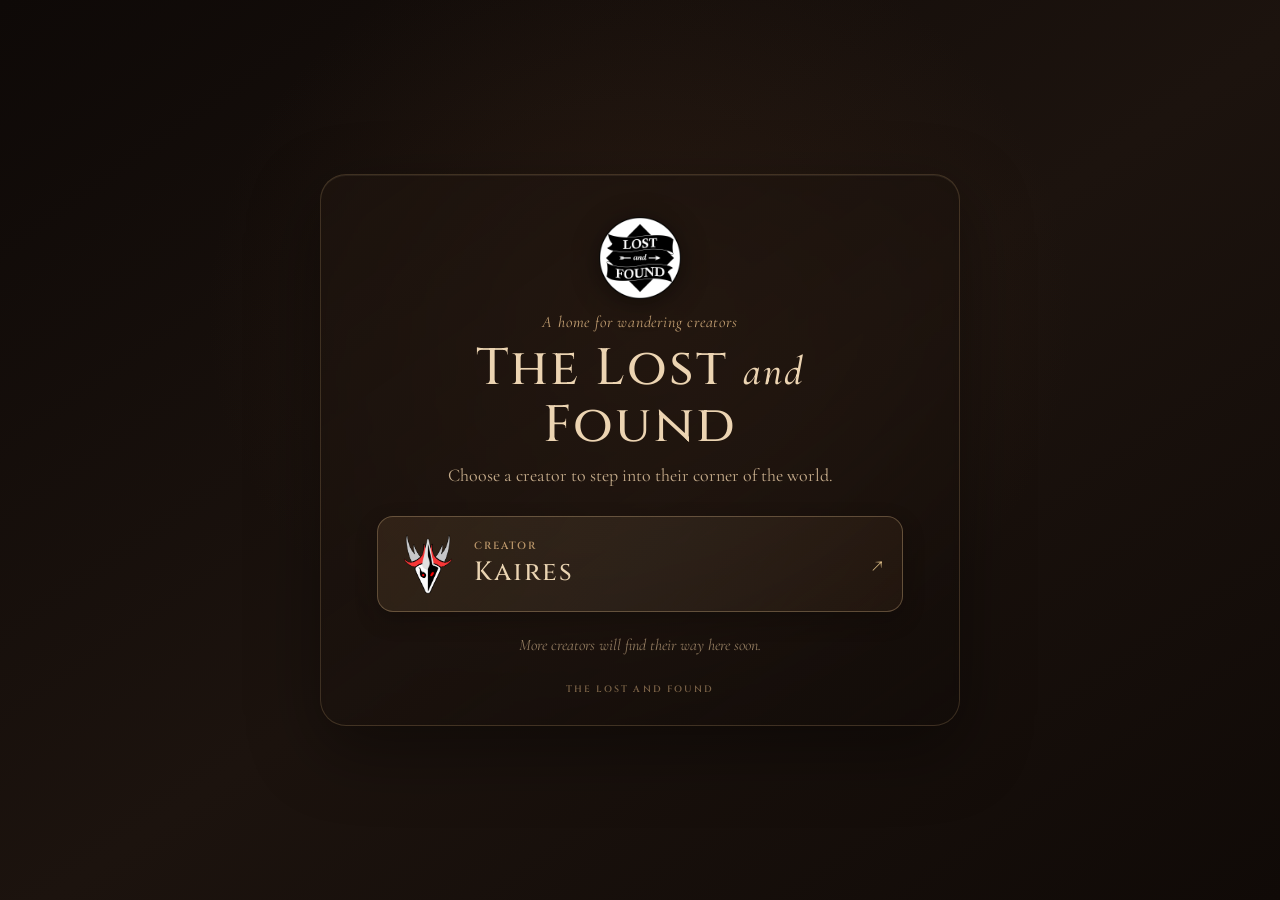
==== Lost-n-Found-landingpage/index.html @ dcff1c29 "upload 1" ====
<!doctype html>
<html lang="en">
<head>
  <meta charset="utf-8">
  <meta name="viewport" content="width=device-width, initial-scale=1">
  <meta name="theme-color" content="#17110d">
  <meta name="description" content="The Lost and Found — a home for independent creators and their worlds.">
  <title>The Lost and Found</title>
  <link rel="preconnect" href="https://fonts.googleapis.com">
  <link rel="preconnect" href="https://fonts.gstatic.com" crossorigin>
  <link href="https://fonts.googleapis.com/css2?family=Cinzel:wght@500;600;700&family=Cormorant+Garamond:wght@400;500;600;700&display=swap" rel="stylesheet">
  <link rel="stylesheet" href="hub.css">
</head>
<body>
  <main class="hub">
    <header class="hub-heading">
      <img class="hub-badge" src="assets/LF-Badge.png" alt="The Lost and Found emblem">
      <p class="eyebrow">A home for wandering creators</p>
      <h1>The Lost <em>and</em> Found</h1>
      <p class="intro">Choose a creator to step into their corner of the world.</p>
    </header>
    <section class="creator-list" aria-label="Creators">
      <a class="creator-card" href="Kaires/" aria-label="Visit Kaires">
        <img src="Kaires/assets/kaires-logo.png" alt="">
        <span><small>Creator</small><strong>Kaires</strong></span>
        <span class="visit" aria-hidden="true">↗</span>
      </a>
      <p class="coming">More creators will find their way here soon.</p>
    </section>
    <footer>THE LOST AND FOUND</footer>
  </main>
</body>
</html>
---- Lost-n-Found-landingpage/hub.css ----
*{box-sizing:border-box}html{min-height:100%;background:#120d09}body{margin:0;min-height:100vh;display:grid;place-items:center;padding:36px 18px;color:#ead4b2;background:radial-gradient(ellipse at 50% 35%,rgba(96,61,37,.23),transparent 48%),linear-gradient(145deg,#0e0907,#1c130e 52%,#100a07);font-family:"Cormorant Garamond",Georgia,serif}.hub{width:min(640px,100%);padding:42px clamp(22px,6vw,56px) 30px;border:1px solid rgba(220,181,126,.2);border-radius:26px;background:linear-gradient(145deg,rgba(31,21,15,.58),rgba(12,8,6,.28));box-shadow:0 24px 70px rgba(0,0,0,.38),inset 0 1px rgba(255,232,199,.07);text-align:center;backdrop-filter:blur(3px)}.hub-badge{width:82px;height:82px;object-fit:contain;filter:drop-shadow(0 4px 14px rgba(0,0,0,.45));margin-bottom:8px}.eyebrow{margin:0;color:#c4a073;font-size:1rem;font-style:italic;letter-spacing:.05em}.hub h1{margin:8px 0 10px;color:#ecd4b2;font:500 clamp(2.1rem,7vw,3.2rem)/1.12 "Cinzel",Georgia,serif;letter-spacing:.04em}.hub h1 em{font:italic 500 .8em "Cormorant Garamond",Georgia,serif}.intro{margin:0 auto 30px;color:#c7ad8c;font-size:1.12rem}.creator-list{display:grid;gap:14px}.creator-card{min-height:96px;padding:13px 20px;display:grid;grid-template-columns:62px 1fr 34px;align-items:center;gap:14px;border:1px solid rgba(222,187,139,.32);border-radius:16px;background:linear-gradient(120deg,rgba(178,132,81,.14),rgba(234,207,164,.08),rgba(113,74,42,.13));color:#ead4b2;text-align:left;text-decoration:none;box-shadow:0 8px 22px rgba(0,0,0,.24);transition:transform .22s ease,border-color .22s ease,box-shadow .22s ease}.creator-card:hover,.creator-card:focus-visible{transform:translateY(-3px);border-color:rgba(235,194,134,.75);box-shadow:0 12px 30px rgba(0,0,0,.35),0 0 16px rgba(214,165,101,.16);outline:none}.creator-card img{width:60px;height:60px;object-fit:contain}.creator-card span:nth-child(2){display:grid;gap:1px}.creator-card small{color:#b89468;font:600 .65rem "Cinzel",Georgia,serif;letter-spacing:.16em;text-transform:uppercase}.creator-card strong{font:500 1.65rem "Cinzel",Georgia,serif;letter-spacing:.07em}.visit{justify-self:end;color:#d6b783;font-size:1.35rem}.coming{margin:9px 0 0;color:rgba(204,174,136,.68);font-size:1rem;font-style:italic}footer{margin-top:28px;color:rgba(196,160,115,.58);font:600 .58rem "Cinzel",Georgia,serif;letter-spacing:.22em}@media(max-width:520px){.hub{padding:32px 20px 25px;border-radius:21px}.hub-badge{width:70px;height:70px}.creator-card{min-height:84px;padding:11px 14px;grid-template-columns:52px 1fr 28px}.creator-card img{width:50px;height:50px}.creator-card strong{font-size:1.4rem}}@media(prefers-reduced-motion:reduce){*,*:before,*:after{transition-duration:.01ms!important;scroll-behavior:auto!important}}
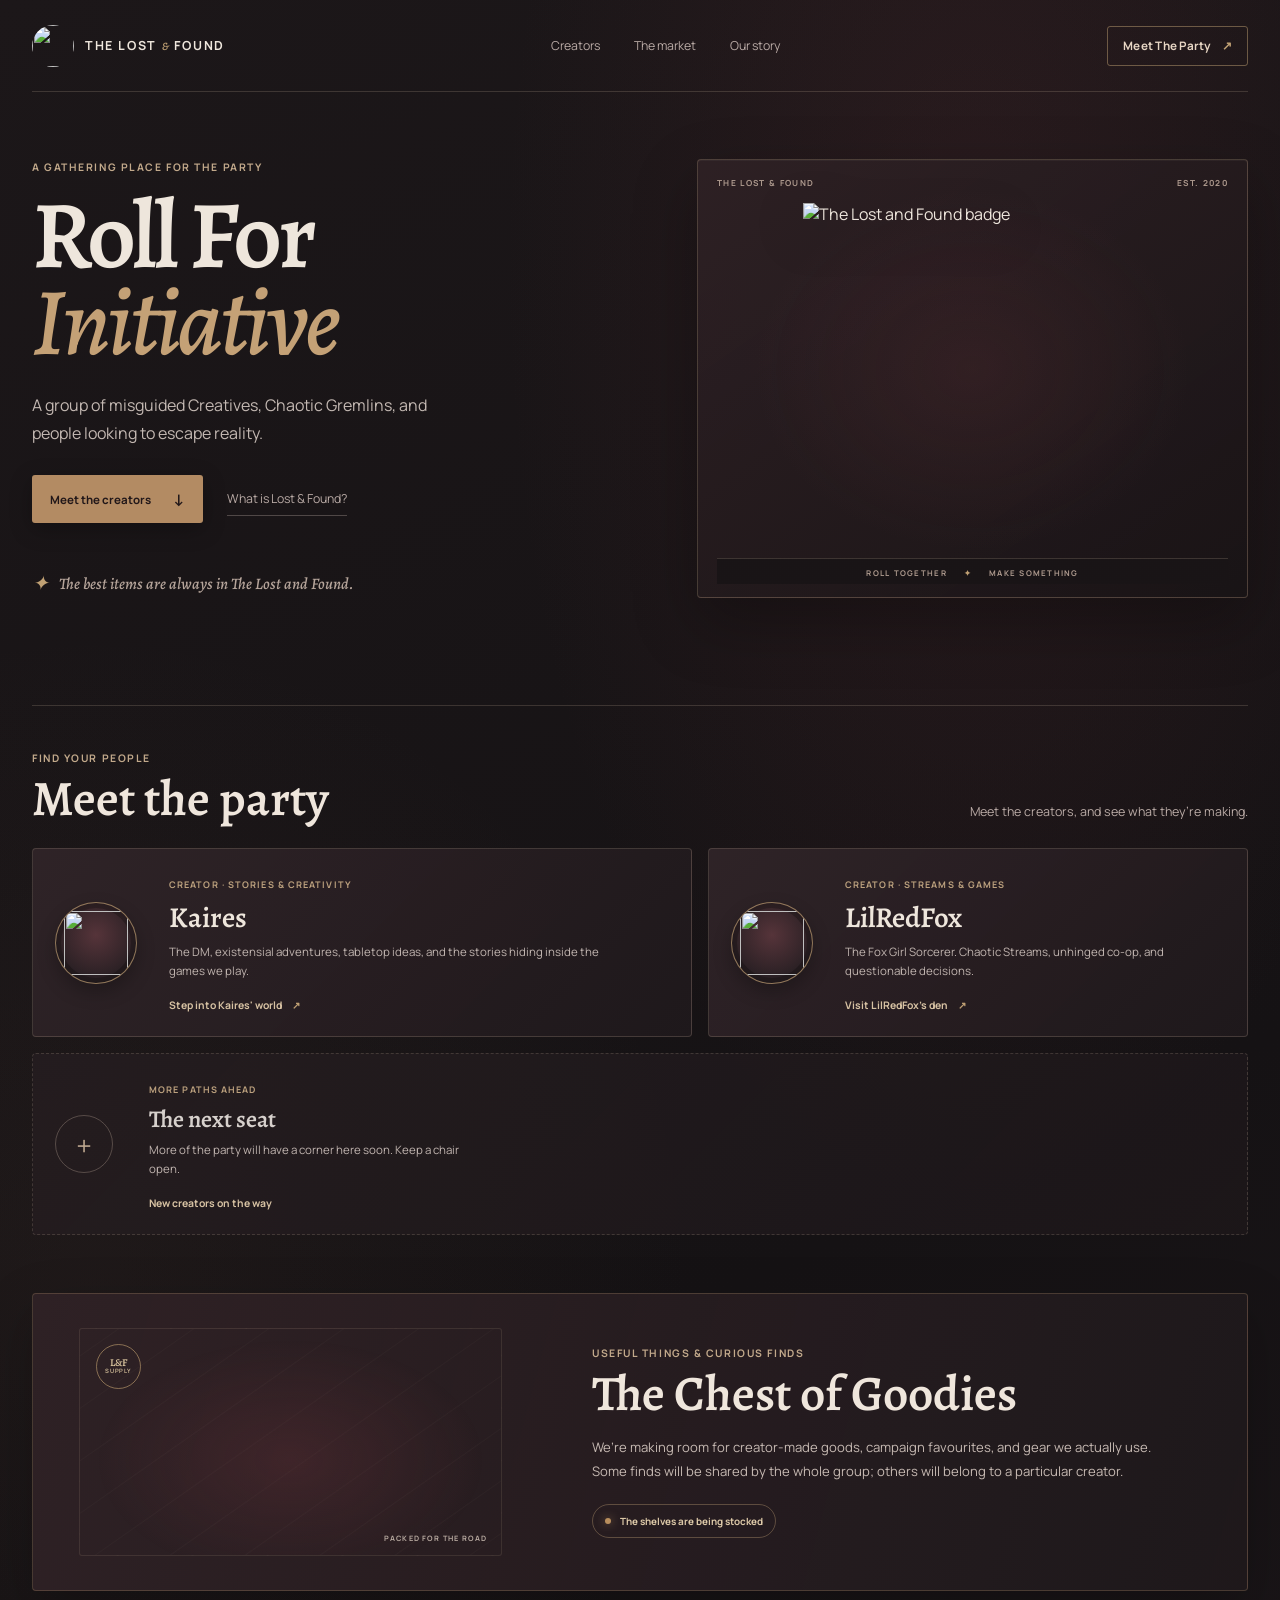
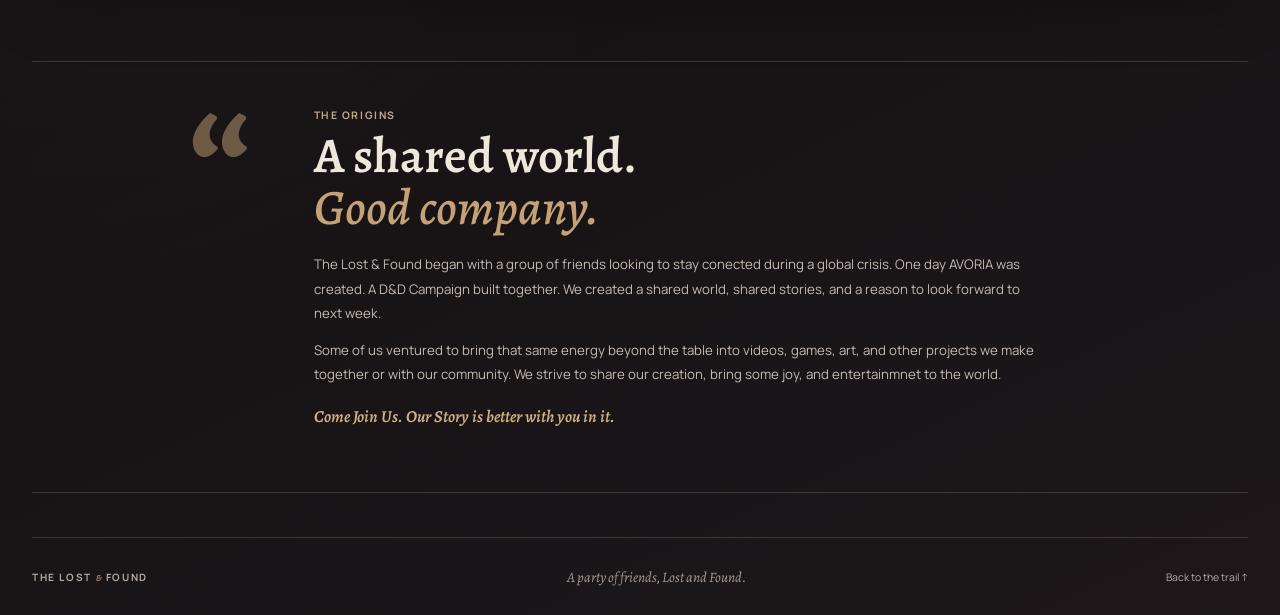
==== commit ce4fb4af: "Copy Update and New Chair" ====
--- a/Lost-n-Found-landingpage/index.html
+++ b/Lost-n-Found-landingpage/index.html
@@ -3,31 +3,85 @@
 <head>
   <meta charset="utf-8">
   <meta name="viewport" content="width=device-width, initial-scale=1">
-  <meta name="theme-color" content="#17110d">
-  <meta name="description" content="The Lost and Found — a home for independent creators and their worlds.">
-  <title>The Lost and Found</title>
+  <meta name="theme-color" content="#191416">
+  <meta name="description" content="The Lost and Found is a home for friends, creators, shared adventures, and the things we make along the way.">
+  <title>The Lost and Found — A home for the party</title>
   <link rel="preconnect" href="https://fonts.googleapis.com">
   <link rel="preconnect" href="https://fonts.gstatic.com" crossorigin>
-  <link href="https://fonts.googleapis.com/css2?family=Cinzel:wght@500;600;700&family=Cormorant+Garamond:wght@400;500;600;700&display=swap" rel="stylesheet">
-  <link rel="stylesheet" href="hub.css">
+  <link href="https://fonts.googleapis.com/css2?family=Alegreya:wght@500;600;700&family=Manrope:wght@400;500;600;700&display=swap" rel="stylesheet">
+  <link rel="stylesheet" href="styles.css">
 </head>
 <body>
-  <main class="hub">
-    <header class="hub-heading">
-      <img class="hub-badge" src="assets/LF-Badge.png" alt="The Lost and Found emblem">
-      <p class="eyebrow">A home for wandering creators</p>
-      <h1>The Lost <em>and</em> Found</h1>
-      <p class="intro">Choose a creator to step into their corner of the world.</p>
-    </header>
-    <section class="creator-list" aria-label="Creators">
-      <a class="creator-card" href="Kaires/" aria-label="Visit Kaires">
-        <img src="Kaires/assets/kaires-logo.png" alt="">
-        <span><small>Creator</small><strong>Kaires</strong></span>
-        <span class="visit" aria-hidden="true">↗</span>
-      </a>
-      <p class="coming">More creators will find their way here soon.</p>
+  <header class="site-header">
+    <a class="brand" href="#top" aria-label="The Lost and Found home">
+      <img src="assets/lost-and-found-badge.png" alt="">
+      <span>THE LOST <i>&amp;</i> FOUND</span>
+    </a>
+    <nav aria-label="Main navigation">
+      <a href="#creators">Creators</a>
+      <a href="#market">The market</a>
+      <a href="#about">Our story</a>
+    </nav>
+    <a class="header-cta" href="#creators">Meet The Party <span aria-hidden="true">↗</span></a>
+  </header>
+
+  <main id="top">
+    <section class="hero" aria-labelledby="hero-title">
+      <div class="hero-copy">
+        <p class="eyebrow">A gathering place for the party</p>
+        <h1 id="hero-title">Roll For<br><em>Initiative</em></h1>
+        <p class="hero-intro">A group of misguided Creatives, Chaotic Gremlins, and people looking to escape reality.</p>
+        <div class="hero-actions">
+          <a class="button button-primary" href="#creators">Meet the creators <span aria-hidden="true">↓</span></a>
+          <a class="text-link" href="#about">What is Lost &amp; Found?</a>
+        </div>
+        <div class="hero-note"><span class="note-mark">✦</span><span>The best items are always in The Lost and Found.</span></div>
+      </div>
+      <div class="emblem-panel" aria-label="The Lost and Found emblem">
+        <div class="emblem-topline"><span>THE LOST &amp; FOUND</span><span>EST. 2020</span></div>
+        <div class="emblem-setting">
+          <img class="guild-logo" src="assets/lost-and-found-badge.png" alt="The Lost and Found badge">
+        </div>
+        <div class="emblem-caption"><span>ROLL TOGETHER</span><span aria-hidden="true">✦</span><span>MAKE SOMETHING</span></div>
+      </div>
     </section>
-    <footer>THE LOST AND FOUND</footer>
+
+    <section class="creators section-block" id="creators" aria-labelledby="creators-title">
+      <div class="section-heading">
+        <div><p class="eyebrow">Find your people</p><h2 id="creators-title">Meet the party</h2></div>
+        <p>Meet the creators, and see what they’re making.</p>
+      </div>
+      <div class="creator-grid">
+        <a class="creator-card kaires-card" href="/Kaires/">
+          <div class="creator-avatar" aria-hidden="true"><img src="assets/kaires-logo.png" alt=""></div>
+          <div class="creator-copy"><span class="card-kicker">Creator · Stories &amp; Creativity</span><h3>Kaires</h3><p>The DM, existensial adventures, tabletop ideas, and the stories hiding inside the games we play.</p><span class="card-link">Step into Kaires' world <b aria-hidden="true">↗</b></span></div>
+        </a>
+        <a class="creator-card lilredfox-card" href="/LilRedFox/">
+          <div class="creator-avatar" aria-hidden="true"><img src="assets/lilredfox-happy.webp" alt=""></div>
+          <div class="creator-copy"><span class="card-kicker">Creator · Streams &amp; Games</span><h3>LilRedFox</h3><p>The Fox Girl Sorcerer. Chaotic Streams, unhinged co-op, and questionable decisions.</p><span class="card-link">Visit LilRedFox's den <b aria-hidden="true">↗</b></span></div>
+        </a>
+        <div class="creator-card soon-card" aria-label="More creators joining soon">
+          <div class="soon-symbol" aria-hidden="true">＋</div>
+          <div class="creator-copy"><span class="card-kicker">More paths ahead</span><h3>The next seat</h3><p>More of the party will have a corner here soon. Keep a chair open.</p><span class="card-link">New creators on the way</span></div>
+        </div>
+      </div>
+    </section>
+
+    <section class="market section-block" id="market" aria-labelledby="market-title">
+      <div class="market-art" aria-hidden="true">
+        <div class="market-stamp">L&amp;F<br><small>SUPPLY</small></div>
+        <img class="market-chest" src="assets/fantasy-chest.png" alt="">
+        <span class="market-art-caption">PACKED FOR THE ROAD</span>
+      </div>
+      <div class="market-copy"><p class="eyebrow">Useful things &amp; curious finds</p><h2 id="market-title">The Chest of Goodies</h2><p>We’re making room for creator-made goods, campaign favourites, and gear we actually use. Some finds will be shared by the whole group; others will belong to a particular creator.</p><span class="coming-pill"><span></span> The shelves are being stocked</span></div>
+    </section>
+
+    <section class="about section-block" id="about" aria-labelledby="about-title">
+      <div class="about-mark" aria-hidden="true">“</div>
+      <div class="about-copy"><p class="eyebrow">The origins</p><h2 id="about-title">A shared world.<br><em>Good company.</em></h2><p>The Lost &amp; Found began with a group of friends looking to stay conected during a global crisis. One day AVORIA was created. A D&amp;D Campaign built together. We created a shared world, shared stories, and a reason to look forward to next week.</p><p>Some of us ventured to bring that same energy beyond the table into videos, games, art, and other projects we make together or with our community. We strive to share our creation, bring some joy, and entertainmnet to the world.</p><p class="about-signoff">Come Join Us. Our Story is better with you in it.</p></div>
+    </section>
   </main>
+
+  <footer class="site-footer"><a class="footer-brand" href="#top">THE LOST <i>&amp;</i> FOUND</a><span>A party of friends, Lost and Found.</span><a href="#top" class="back-top">Back to the trail ↑</a></footer>
 </body>
 </html>
--- a/Lost-n-Found-landingpage/styles.css
+++ b/Lost-n-Found-landingpage/styles.css
@@ -0,0 +1,27 @@
+:root{color-scheme:dark;--ink:#171315;--ink-soft:#211a1d;--panel:#241c20;--panel-hi:#302328;--cream:#eee6dc;--muted:#b9aaa5;--brass:#c1a174;--wine:#713940;--line:rgba(220,199,174,.18);--serif:"Alegreya",Georgia,serif;--sans:"Manrope",Arial,sans-serif}
+*{box-sizing:border-box}html{scroll-behavior:smooth;scroll-padding-top:90px;background:var(--ink)}body{margin:0;min-height:100vh;color:var(--cream);font-family:var(--sans);background:radial-gradient(ellipse at 76% 12%,rgba(111,52,59,.19),transparent 34%),radial-gradient(ellipse at 7% 58%,rgba(116,84,67,.09),transparent 36%),linear-gradient(155deg,#1c1719 0%,#151214 58%,#1d171a 100%)}a{color:inherit}.site-header{position:relative;z-index:2;width:min(1240px,calc(100% - 64px));height:92px;margin:auto;display:flex;align-items:center;justify-content:space-between;border-bottom:1px solid var(--line)}.brand{display:inline-flex;align-items:center;gap:11px;text-decoration:none;font:700 .78rem var(--sans);letter-spacing:.13em}.brand img{width:42px;height:42px;border-radius:50%;object-fit:cover}.brand i,.footer-brand i{color:var(--brass);font:italic 600 .9em var(--serif)}nav{display:flex;gap:34px}nav a,.text-link,.back-top{color:var(--muted);font-size:.77rem;text-decoration:none;transition:color .2s}nav a:hover,.text-link:hover,.back-top:hover{color:var(--cream)}.header-cta{padding:11px 15px;border:1px solid rgba(193,161,116,.48);border-radius:3px;color:#e7d6c4;text-decoration:none;font-size:.73rem;font-weight:700;letter-spacing:.02em;transition:background .2s,border-color .2s}.header-cta span{padding-left:8px;color:var(--brass)}.header-cta:hover{background:rgba(193,161,116,.12);border-color:var(--brass)}main{width:min(1240px,calc(100% - 64px));margin:auto}.hero{min-height:585px;display:grid;grid-template-columns:1fr .95fr;align-items:center;gap:7%;padding:62px 0 74px}.hero-copy{max-width:555px}.eyebrow{display:flex;align-items:center;gap:10px;margin:0 0 17px;color:#c2a98b;font-size:.65rem;font-weight:700;letter-spacing:.15em;text-transform:uppercase}.eyebrow>span{width:24px;height:1px;background:var(--brass)}h1,h2,h3,p{margin-top:0}.hero h1{margin:0;color:var(--cream);font:600 clamp(3.8rem,7.5vw,6.7rem)/.91 var(--serif);letter-spacing:-.035em}.hero h1 em,.about h2 em{color:#c4a176;font-weight:500}.hero-intro{max-width:430px;margin:25px 0 27px;color:#c3b8b2;font-size:1rem;line-height:1.8}.hero-actions{display:flex;align-items:center;gap:24px}.button{display:inline-flex;align-items:center;gap:22px;padding:13px 18px;border-radius:3px;text-decoration:none;font-size:.72rem;font-weight:700}.button-primary{background:#b38b63;color:#211719;box-shadow:0 6px 22px rgba(0,0,0,.28);transition:transform .2s,background .2s}.button-primary:hover{transform:translateY(-2px);background:#d0ad82}.button-primary span{font-size:1rem}.text-link{border-bottom:1px solid rgba(185,170,165,.34);padding:8px 0}.hero-note{display:flex;align-items:center;gap:10px;margin-top:47px;color:#b6a59b;font:italic 500 1rem var(--serif)}.note-mark{color:var(--brass);font-size:1.25rem}.window-panel{position:relative;overflow:hidden;min-height:430px;padding:17px 19px 13px;border:1px solid rgba(208,180,145,.25);border-radius:4px;background:linear-gradient(145deg,rgba(48,34,38,.86),rgba(25,20,22,.94));box-shadow:0 24px 64px rgba(0,0,0,.28),inset 0 1px rgba(255,238,218,.04)}.window-panel:before,.window-panel:after{content:"";position:absolute;inset:10px;border:1px solid rgba(193,161,116,.12);pointer-events:none}.window-panel:after{inset:17px;border-color:rgba(193,161,116,.07)}.window-topline,.window-caption{position:relative;z-index:1;display:flex;justify-content:space-between;color:#ae9a8e;font-size:.52rem;font-weight:700;letter-spacing:.16em}.gothic-window{position:relative;display:block;width:100%;height:350px;margin:5px auto 0}.window-glow{fill:url(#glow)}.arch-outer,.arch-inner{fill:#21191d;stroke:#ae8b68;stroke-width:2}.arch-inner{fill:url(#glass);stroke:#886b59;stroke-width:1.2}.glass-pane{fill:rgba(89,43,51,.18);stroke:rgba(207,178,142,.28);stroke-width:1}.lead-line{fill:none;stroke:#ae9272;stroke-width:1.35;opacity:.62}.sigil-halo{fill:url(#glow)}.sigil-ring{fill:rgba(26,19,22,.56);stroke:#c0a071;stroke-width:1.5}.sigil-die{fill:rgba(87,42,48,.38);stroke:#e1c69c;stroke-width:2;stroke-linejoin:round}.sigil-facets{fill:none;stroke:#c8a875;stroke-width:1.1;stroke-linejoin:round}.sigil-star{fill:#d4b17c;opacity:.92}.window-rivet{fill:#d3b17e}.window-flourish{fill:none;stroke:#b0926e;stroke-width:1.4;opacity:.74}.window-caption{justify-content:center;gap:17px;padding-top:8px;border-top:1px solid var(--line);font-size:.49rem}.window-caption span:nth-child(2){color:var(--brass)}.section-block{margin-top:28px}.creators{padding:45px 0 58px;border-top:1px solid var(--line)}.section-heading{display:flex;align-items:end;justify-content:space-between;margin-bottom:23px}.section-heading .eyebrow,.market-copy .eyebrow,.about-copy .eyebrow{margin-bottom:8px}.section-heading h2,.market h2,.about h2{margin:0;color:#efe6dc;font:600 clamp(2rem,4vw,3.1rem)/1.05 var(--serif)}.section-heading>p{max-width:360px;margin:0 0 3px;color:var(--muted);font-size:.78rem;line-height:1.7}.creator-grid{display:grid;grid-template-columns:1.1fr .9fr;gap:16px}.creator-card{min-height:180px;display:grid;grid-template-columns:92px 1fr;gap:22px;align-items:center;padding:22px;border:1px solid var(--line);border-radius:4px;background:linear-gradient(135deg,rgba(48,36,40,.95),rgba(31,25,28,.97));text-decoration:none}.kaires-card,.lilredfox-card{transition:transform .22s,border-color .22s,box-shadow .22s}.kaires-card:hover,.kaires-card:focus-visible,.lilredfox-card:hover,.lilredfox-card:focus-visible{transform:translateY(-3px);border-color:rgba(193,161,116,.68);box-shadow:0 14px 30px rgba(0,0,0,.28);outline:none}.creator-avatar{position:relative;display:grid;place-items:center;width:82px;height:82px;border:1px solid rgba(193,161,116,.68);border-radius:50%;background:radial-gradient(circle at 50% 40%,#56343a,#2a2024 68%,#1d171a);font:600 2.4rem var(--serif);color:#e5cfad;box-shadow:inset 0 0 0 5px rgba(14,10,12,.3),0 8px 18px rgba(0,0,0,.25)}.creator-avatar:before,.creator-avatar:after{content:"";position:absolute;width:31px;height:1px;background:#c49a67;opacity:.75}.creator-avatar:before{top:21px;transform:rotate(-42deg)}.creator-avatar:after{bottom:21px;transform:rotate(-42deg)}.creator-avatar i{position:absolute;right:4px;bottom:4px;color:#d4ae77;font:normal 1rem var(--serif)}.card-kicker{color:#bca17e;font-size:.57rem;font-weight:700;letter-spacing:.12em;text-transform:uppercase}.creator-copy h3{margin:5px 0 5px;font:600 1.8rem var(--serif)}.creator-copy p{max-width:450px;margin:0 0 12px;color:#c0b4af;font-size:.72rem;line-height:1.65}.card-link{color:#d7c2a3;font-size:.65rem;font-weight:700}.card-link b{margin-left:8px;color:var(--brass)}.soon-card{grid-column:1/-1;grid-template-columns:72px 1fr;background:linear-gradient(135deg,rgba(38,30,33,.76),rgba(30,24,27,.72));border-style:dashed}.soon-symbol{width:58px;height:58px;display:grid;place-items:center;border:1px solid rgba(184,163,148,.35);border-radius:50%;color:#c1aa91;font-size:1.5rem}.soon-card .creator-copy h3{font-size:1.5rem;color:#d6d0cc}.soon-card .creator-copy p{max-width:330px}.market{display:grid;grid-template-columns:.82fr 1.18fr;align-items:center;gap:8%;padding:34px 46px;margin:0 0 70px;border:1px solid rgba(193,161,116,.25);border-radius:4px;background:linear-gradient(105deg,rgba(48,34,38,.94),rgba(31,25,28,.88));box-shadow:0 20px 55px rgba(0,0,0,.22)}.market-art{position:relative;min-height:228px;display:grid;place-items:center;overflow:hidden;border:1px solid rgba(204,182,154,.13);border-radius:3px;background:radial-gradient(ellipse at 50% 58%,rgba(145,62,72,.2),transparent 65%),repeating-linear-gradient(145deg,transparent 0 21px,rgba(195,176,155,.035) 22px,transparent 23px 43px)}.market-art svg{width:min(250px,90%);fill:none;stroke:#c0a071;stroke-width:2.2;stroke-linecap:round;stroke-linejoin:round;opacity:.83}.market-stamp{position:absolute;top:15px;left:16px;width:45px;height:45px;display:grid;align-content:center;border:1px solid rgba(202,168,116,.58);border-radius:50%;color:#d9c49e;text-align:center;font:600 .65rem/.9 var(--serif)}.market-stamp small{font:600 .37rem var(--sans);letter-spacing:.12em}.market-art-caption{position:absolute;right:14px;bottom:12px;color:#b8aaa0;font-size:.46rem;font-weight:700;letter-spacing:.16em}.market-copy p:not(.eyebrow){max-width:560px;margin:16px 0 20px;color:#c6b9b2;font-size:.82rem;line-height:1.8}.coming-pill{display:inline-flex;align-items:center;gap:9px;padding:9px 12px;border:1px solid rgba(193,161,116,.37);border-radius:999px;color:#ddc9a8;font-size:.62rem;font-weight:700}.coming-pill span{width:6px;height:6px;border-radius:50%;background:#b98e5d;box-shadow:0 0 10px rgba(197,154,103,.65)}.about{position:relative;display:grid;grid-template-columns:130px 1fr;gap:30px;padding:46px 10% 52px;margin-bottom:44px;border-top:1px solid var(--line);border-bottom:1px solid var(--line)}.about-mark{color:rgba(193,161,116,.5);font:700 10rem/.7 var(--serif);text-align:center}.about-copy{max-width:730px}.about h2{margin:0 0 18px}.about-copy>p:not(.eyebrow){margin:0 0 12px;color:#c6b9b2;font-size:.83rem;line-height:1.85}.about-copy .about-signoff{padding-top:6px;color:#d0b184!important;font:italic 600 1.05rem var(--serif)!important}.site-footer{width:min(1240px,calc(100% - 64px));min-height:78px;margin:auto;display:flex;align-items:center;justify-content:space-between;border-top:1px solid var(--line)}.footer-brand{color:#b4a8a2;font:700 .63rem var(--sans);letter-spacing:.16em;text-decoration:none}.site-footer>span{color:#a99a94;font:italic .9rem var(--serif)}.back-top{font-size:.65rem}
+@media(max-width:850px){.site-header,main,.site-footer{width:min(100% - 40px,680px)}.site-header{height:78px}.site-header nav{gap:18px}.site-header nav a{font-size:.68rem}.header-cta{display:none}.hero{grid-template-columns:1fr;gap:35px;padding:58px 0 55px}.hero-copy{max-width:620px}.hero h1{font-size:clamp(4rem,12vw,6rem)}.hero-note{margin-top:28px}.window-panel{min-height:370px}.gothic-window{height:300px}.creator-grid{grid-template-columns:1fr}.creator-card{min-height:150px}.market{padding:28px;gap:5%}.about{grid-template-columns:82px 1fr;padding:40px 3%;gap:20px}.about-mark{font-size:7rem}}
+@media(max-width:560px){.site-header,main,.site-footer{width:calc(100% - 32px)}.site-header{height:70px}.brand{font-size:.65rem;gap:8px}.brand img{width:35px;height:35px}.site-header nav{gap:13px}.site-header nav a{font-size:.59rem}.hero{padding:45px 0 43px;gap:29px}.hero h1{font-size:clamp(3.55rem,15vw,5rem)}.hero-intro{font-size:.89rem;line-height:1.7;margin:20px 0}.hero-actions{gap:15px;flex-wrap:wrap}.button{padding:12px 14px;gap:12px}.text-link{font-size:.68rem}.hero-note{margin-top:24px;font-size:.9rem}.window-panel{min-height:292px;padding:13px 12px 11px}.gothic-window{height:240px}.window-topline,.window-caption{font-size:.43rem}.section-block{margin-top:17px}.creators{padding:33px 0 38px}.section-heading{display:block;margin-bottom:17px}.section-heading>p{margin-top:8px;font-size:.72rem}.section-heading h2,.market h2,.about h2{font-size:2.45rem}.creator-card{grid-template-columns:68px 1fr;gap:15px;padding:17px 14px;min-height:145px}.creator-avatar{width:62px;height:62px;font-size:1.9rem}.creator-avatar:before,.creator-avatar:after{width:24px}.creator-copy h3{font-size:1.55rem}.creator-copy p{font-size:.68rem}.soon-card{grid-template-columns:52px 1fr}.soon-symbol{width:44px;height:44px}.market{grid-template-columns:1fr;gap:18px;padding:18px;margin-bottom:45px}.market-art{min-height:180px}.market-art svg{width:215px}.market-copy p:not(.eyebrow){font-size:.75rem}.about{grid-template-columns:1fr;gap:4px;padding:31px 5% 35px;margin-bottom:26px}.about-mark{height:42px;text-align:left;font-size:6rem}.about-copy>p:not(.eyebrow){font-size:.76rem}.site-footer{min-height:72px;gap:8px}.site-footer>span{display:none}.back-top{font-size:.61rem}}
+@media(prefers-reduced-motion:reduce){html{scroll-behavior:auto}*,*:before,*:after{transition-duration:.01ms!important}}
+
+/* The group badge takes the place of the former stained-glass hero artwork. */
+.emblem-panel{position:relative;min-height:430px;padding:17px 19px 13px;display:flex;flex-direction:column;justify-content:space-between;overflow:hidden;border:1px solid rgba(208,180,145,.25);border-radius:4px;background:radial-gradient(ellipse at 50% 48%,rgba(111,52,59,.18),transparent 56%),linear-gradient(145deg,rgba(48,34,38,.86),rgba(25,20,22,.94));box-shadow:0 24px 64px rgba(0,0,0,.28),inset 0 1px rgba(255,238,218,.04)}
+.emblem-panel:before,.emblem-panel:after{content:"";position:absolute;inset:10px;border:1px solid rgba(193,161,116,.12);pointer-events:none}
+.emblem-panel:after{inset:17px;border-color:rgba(193,161,116,.07)}
+.emblem-topline,.emblem-caption{position:relative;z-index:1;display:flex;justify-content:space-between;color:#ae9a8e;font-size:.52rem;font-weight:700;letter-spacing:.16em}
+.emblem-setting{position:relative;z-index:1;flex:1;min-height:0;display:grid;place-items:center;padding:15px 0}
+.guild-logo{display:block;width:min(76%,340px);height:auto;aspect-ratio:1;object-fit:contain;filter:drop-shadow(0 12px 24px rgba(0,0,0,.34))}
+.emblem-caption{justify-content:center;gap:17px;padding-top:8px;border-top:1px solid var(--line);font-size:.49rem}
+.emblem-caption span:nth-child(2){color:var(--brass)}
+@media(max-width:850px){.emblem-panel{min-height:370px}}
+@media(max-width:560px){.emblem-panel{min-height:292px;padding:13px 12px 11px}.emblem-topline,.emblem-caption{font-size:.43rem}.guild-logo{width:min(68%,250px)}}
+.emblem-panel:before{bottom:35px}
+.emblem-panel:after{bottom:35px}
+.emblem-caption{position:relative;z-index:2;min-height:26px;padding-top:9px;background:linear-gradient(to bottom,rgba(25,20,22,.96),rgba(25,20,22,.96));}
+.creator-avatar{overflow:hidden;padding:8px}
+.creator-avatar:before,.creator-avatar:after{display:none}
+.creator-avatar img{display:block;width:100%;height:100%;object-fit:contain}
+.creator-avatar i{display:none}
+.market-art .market-chest{position:relative;z-index:1;display:block;width:min(190px,72%);height:auto;image-rendering:auto;filter:drop-shadow(0 12px 14px rgba(0,0,0,.34))}
+@media(max-width:560px){.emblem-panel:before,.emblem-panel:after{bottom:33px}.creator-avatar{padding:6px}.market-art .market-chest{width:min(166px,68%)}}
+.emblem-panel:before,.emblem-panel:after{display:none}
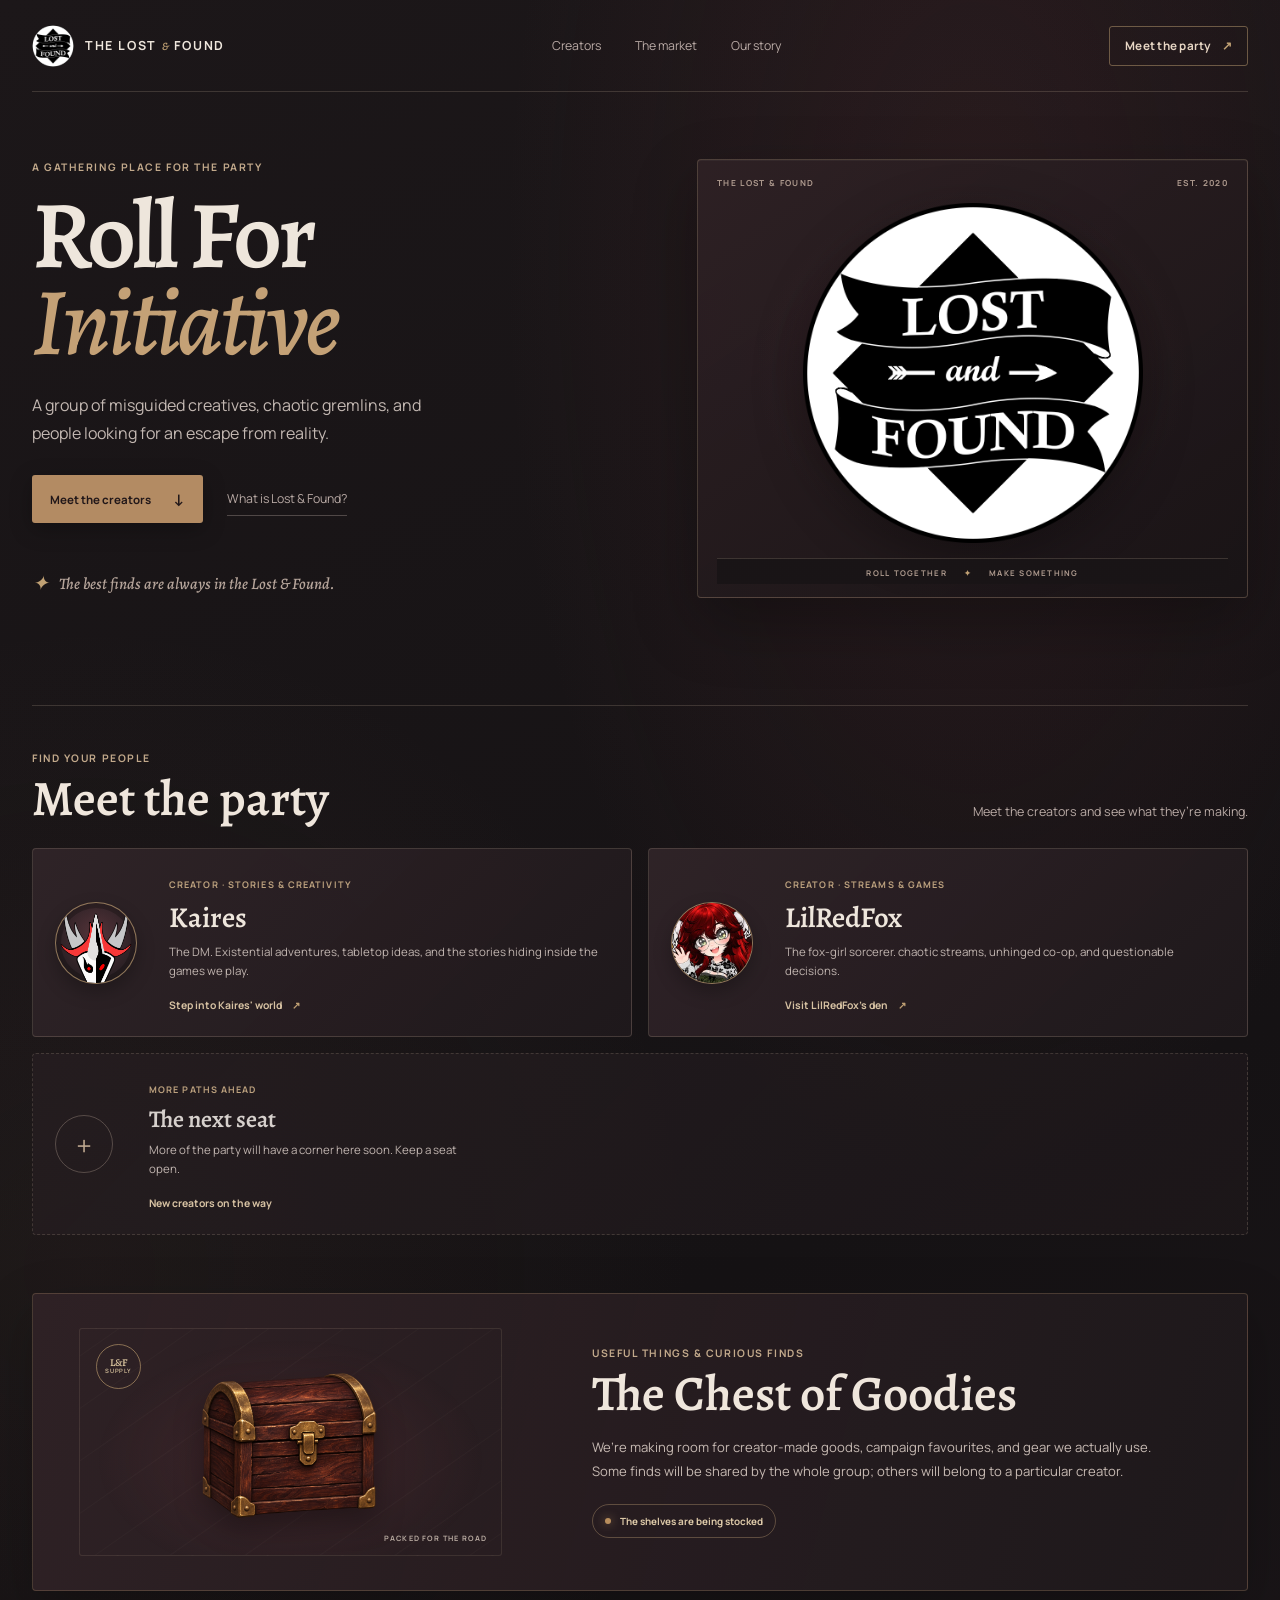
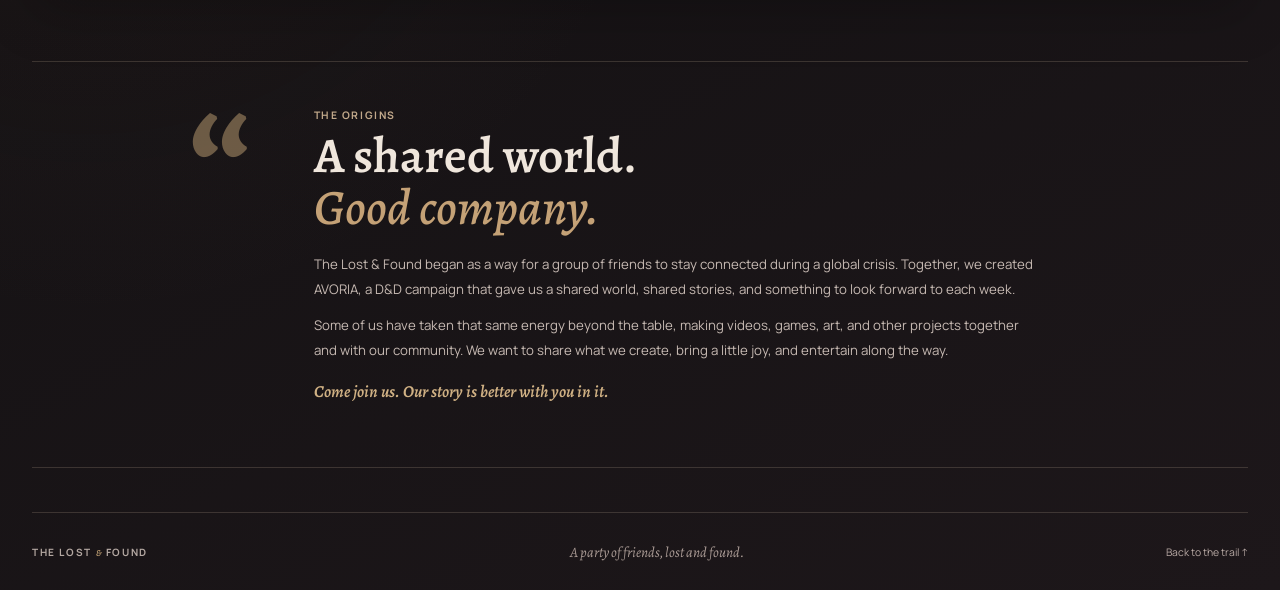
==== commit 632cc7d2: "copy and sizing update" ====
--- a/Lost-n-Found-landingpage/index.html
+++ b/Lost-n-Found-landingpage/index.html
@@ -22,7 +22,7 @@
       <a href="#market">The market</a>
       <a href="#about">Our story</a>
     </nav>
-    <a class="header-cta" href="#creators">Meet The Party <span aria-hidden="true">↗</span></a>
+    <a class="header-cta" href="#creators">Meet the party <span aria-hidden="true">↗</span></a>
   </header>
 
   <main id="top">
@@ -30,12 +30,12 @@
       <div class="hero-copy">
         <p class="eyebrow">A gathering place for the party</p>
         <h1 id="hero-title">Roll For<br><em>Initiative</em></h1>
-        <p class="hero-intro">A group of misguided Creatives, Chaotic Gremlins, and people looking to escape reality.</p>
+        <p class="hero-intro">A group of misguided creatives, chaotic gremlins, and people looking for an escape from reality.</p>
         <div class="hero-actions">
           <a class="button button-primary" href="#creators">Meet the creators <span aria-hidden="true">↓</span></a>
           <a class="text-link" href="#about">What is Lost &amp; Found?</a>
         </div>
-        <div class="hero-note"><span class="note-mark">✦</span><span>The best items are always in The Lost and Found.</span></div>
+        <div class="hero-note"><span class="note-mark">✦</span><span>The best finds are always in the Lost &amp; Found.</span></div>
       </div>
       <div class="emblem-panel" aria-label="The Lost and Found emblem">
         <div class="emblem-topline"><span>THE LOST &amp; FOUND</span><span>EST. 2020</span></div>
@@ -49,20 +49,20 @@
     <section class="creators section-block" id="creators" aria-labelledby="creators-title">
       <div class="section-heading">
         <div><p class="eyebrow">Find your people</p><h2 id="creators-title">Meet the party</h2></div>
-        <p>Meet the creators, and see what they’re making.</p>
+        <p>Meet the creators and see what they’re making.</p>
       </div>
       <div class="creator-grid">
         <a class="creator-card kaires-card" href="/Kaires/">
-          <div class="creator-avatar" aria-hidden="true"><img src="assets/kaires-logo.png" alt=""></div>
-          <div class="creator-copy"><span class="card-kicker">Creator · Stories &amp; Creativity</span><h3>Kaires</h3><p>The DM, existensial adventures, tabletop ideas, and the stories hiding inside the games we play.</p><span class="card-link">Step into Kaires' world <b aria-hidden="true">↗</b></span></div>
+          <div class="creator-avatar" aria-hidden="true"><img class="kaires-pfp" src="assets/kaires-logo.png" alt=""></div>
+          <div class="creator-copy"><span class="card-kicker">Creator · Stories &amp; Creativity</span><h3>Kaires</h3><p>The DM. Existential adventures, tabletop ideas, and the stories hiding inside the games we play.</p><span class="card-link">Step into Kaires' world <b aria-hidden="true">↗</b></span></div>
         </a>
         <a class="creator-card lilredfox-card" href="/LilRedFox/">
-          <div class="creator-avatar" aria-hidden="true"><img src="assets/lilredfox-happy.webp" alt=""></div>
-          <div class="creator-copy"><span class="card-kicker">Creator · Streams &amp; Games</span><h3>LilRedFox</h3><p>The Fox Girl Sorcerer. Chaotic Streams, unhinged co-op, and questionable decisions.</p><span class="card-link">Visit LilRedFox's den <b aria-hidden="true">↗</b></span></div>
+          <div class="creator-avatar" aria-hidden="true"><img class="lilredfox-pfp" src="assets/lilredfox-happy.webp" alt=""></div>
+          <div class="creator-copy"><span class="card-kicker">Creator · Streams &amp; Games</span><h3>LilRedFox</h3><p>The fox-girl sorcerer. chaotic streams, unhinged co-op, and questionable decisions.</p><span class="card-link">Visit LilRedFox's den <b aria-hidden="true">↗</b></span></div>
         </a>
         <div class="creator-card soon-card" aria-label="More creators joining soon">
           <div class="soon-symbol" aria-hidden="true">＋</div>
-          <div class="creator-copy"><span class="card-kicker">More paths ahead</span><h3>The next seat</h3><p>More of the party will have a corner here soon. Keep a chair open.</p><span class="card-link">New creators on the way</span></div>
+          <div class="creator-copy"><span class="card-kicker">More paths ahead</span><h3>The next seat</h3><p>More of the party will have a corner here soon. Keep a seat open.</p><span class="card-link">New creators on the way</span></div>
         </div>
       </div>
     </section>
@@ -78,10 +78,10 @@
 
     <section class="about section-block" id="about" aria-labelledby="about-title">
       <div class="about-mark" aria-hidden="true">“</div>
-      <div class="about-copy"><p class="eyebrow">The origins</p><h2 id="about-title">A shared world.<br><em>Good company.</em></h2><p>The Lost &amp; Found began with a group of friends looking to stay conected during a global crisis. One day AVORIA was created. A D&amp;D Campaign built together. We created a shared world, shared stories, and a reason to look forward to next week.</p><p>Some of us ventured to bring that same energy beyond the table into videos, games, art, and other projects we make together or with our community. We strive to share our creation, bring some joy, and entertainmnet to the world.</p><p class="about-signoff">Come Join Us. Our Story is better with you in it.</p></div>
+      <div class="about-copy"><p class="eyebrow">The origins</p><h2 id="about-title">A shared world.<br><em>Good company.</em></h2><p>The Lost &amp; Found began as a way for a group of friends to stay connected during a global crisis. Together, we created AVORIA, a D&amp;D campaign that gave us a shared world, shared stories, and something to look forward to each week.</p><p>Some of us have taken that same energy beyond the table, making videos, games, art, and other projects together and with our community. We want to share what we create, bring a little joy, and entertain along the way.</p><p class="about-signoff">Come join us. Our story is better with you in it.</p></div>
     </section>
   </main>
 
-  <footer class="site-footer"><a class="footer-brand" href="#top">THE LOST <i>&amp;</i> FOUND</a><span>A party of friends, Lost and Found.</span><a href="#top" class="back-top">Back to the trail ↑</a></footer>
+  <footer class="site-footer"><a class="footer-brand" href="#top">THE LOST <i>&amp;</i> FOUND</a><span>A party of friends, lost and found.</span><a href="#top" class="back-top">Back to the trail ↑</a></footer>
 </body>
 </html>
--- a/Lost-n-Found-landingpage/styles.css
+++ b/Lost-n-Found-landingpage/styles.css
@@ -1,5 +1,5 @@
 :root{color-scheme:dark;--ink:#171315;--ink-soft:#211a1d;--panel:#241c20;--panel-hi:#302328;--cream:#eee6dc;--muted:#b9aaa5;--brass:#c1a174;--wine:#713940;--line:rgba(220,199,174,.18);--serif:"Alegreya",Georgia,serif;--sans:"Manrope",Arial,sans-serif}
-*{box-sizing:border-box}html{scroll-behavior:smooth;scroll-padding-top:90px;background:var(--ink)}body{margin:0;min-height:100vh;color:var(--cream);font-family:var(--sans);background:radial-gradient(ellipse at 76% 12%,rgba(111,52,59,.19),transparent 34%),radial-gradient(ellipse at 7% 58%,rgba(116,84,67,.09),transparent 36%),linear-gradient(155deg,#1c1719 0%,#151214 58%,#1d171a 100%)}a{color:inherit}.site-header{position:relative;z-index:2;width:min(1240px,calc(100% - 64px));height:92px;margin:auto;display:flex;align-items:center;justify-content:space-between;border-bottom:1px solid var(--line)}.brand{display:inline-flex;align-items:center;gap:11px;text-decoration:none;font:700 .78rem var(--sans);letter-spacing:.13em}.brand img{width:42px;height:42px;border-radius:50%;object-fit:cover}.brand i,.footer-brand i{color:var(--brass);font:italic 600 .9em var(--serif)}nav{display:flex;gap:34px}nav a,.text-link,.back-top{color:var(--muted);font-size:.77rem;text-decoration:none;transition:color .2s}nav a:hover,.text-link:hover,.back-top:hover{color:var(--cream)}.header-cta{padding:11px 15px;border:1px solid rgba(193,161,116,.48);border-radius:3px;color:#e7d6c4;text-decoration:none;font-size:.73rem;font-weight:700;letter-spacing:.02em;transition:background .2s,border-color .2s}.header-cta span{padding-left:8px;color:var(--brass)}.header-cta:hover{background:rgba(193,161,116,.12);border-color:var(--brass)}main{width:min(1240px,calc(100% - 64px));margin:auto}.hero{min-height:585px;display:grid;grid-template-columns:1fr .95fr;align-items:center;gap:7%;padding:62px 0 74px}.hero-copy{max-width:555px}.eyebrow{display:flex;align-items:center;gap:10px;margin:0 0 17px;color:#c2a98b;font-size:.65rem;font-weight:700;letter-spacing:.15em;text-transform:uppercase}.eyebrow>span{width:24px;height:1px;background:var(--brass)}h1,h2,h3,p{margin-top:0}.hero h1{margin:0;color:var(--cream);font:600 clamp(3.8rem,7.5vw,6.7rem)/.91 var(--serif);letter-spacing:-.035em}.hero h1 em,.about h2 em{color:#c4a176;font-weight:500}.hero-intro{max-width:430px;margin:25px 0 27px;color:#c3b8b2;font-size:1rem;line-height:1.8}.hero-actions{display:flex;align-items:center;gap:24px}.button{display:inline-flex;align-items:center;gap:22px;padding:13px 18px;border-radius:3px;text-decoration:none;font-size:.72rem;font-weight:700}.button-primary{background:#b38b63;color:#211719;box-shadow:0 6px 22px rgba(0,0,0,.28);transition:transform .2s,background .2s}.button-primary:hover{transform:translateY(-2px);background:#d0ad82}.button-primary span{font-size:1rem}.text-link{border-bottom:1px solid rgba(185,170,165,.34);padding:8px 0}.hero-note{display:flex;align-items:center;gap:10px;margin-top:47px;color:#b6a59b;font:italic 500 1rem var(--serif)}.note-mark{color:var(--brass);font-size:1.25rem}.window-panel{position:relative;overflow:hidden;min-height:430px;padding:17px 19px 13px;border:1px solid rgba(208,180,145,.25);border-radius:4px;background:linear-gradient(145deg,rgba(48,34,38,.86),rgba(25,20,22,.94));box-shadow:0 24px 64px rgba(0,0,0,.28),inset 0 1px rgba(255,238,218,.04)}.window-panel:before,.window-panel:after{content:"";position:absolute;inset:10px;border:1px solid rgba(193,161,116,.12);pointer-events:none}.window-panel:after{inset:17px;border-color:rgba(193,161,116,.07)}.window-topline,.window-caption{position:relative;z-index:1;display:flex;justify-content:space-between;color:#ae9a8e;font-size:.52rem;font-weight:700;letter-spacing:.16em}.gothic-window{position:relative;display:block;width:100%;height:350px;margin:5px auto 0}.window-glow{fill:url(#glow)}.arch-outer,.arch-inner{fill:#21191d;stroke:#ae8b68;stroke-width:2}.arch-inner{fill:url(#glass);stroke:#886b59;stroke-width:1.2}.glass-pane{fill:rgba(89,43,51,.18);stroke:rgba(207,178,142,.28);stroke-width:1}.lead-line{fill:none;stroke:#ae9272;stroke-width:1.35;opacity:.62}.sigil-halo{fill:url(#glow)}.sigil-ring{fill:rgba(26,19,22,.56);stroke:#c0a071;stroke-width:1.5}.sigil-die{fill:rgba(87,42,48,.38);stroke:#e1c69c;stroke-width:2;stroke-linejoin:round}.sigil-facets{fill:none;stroke:#c8a875;stroke-width:1.1;stroke-linejoin:round}.sigil-star{fill:#d4b17c;opacity:.92}.window-rivet{fill:#d3b17e}.window-flourish{fill:none;stroke:#b0926e;stroke-width:1.4;opacity:.74}.window-caption{justify-content:center;gap:17px;padding-top:8px;border-top:1px solid var(--line);font-size:.49rem}.window-caption span:nth-child(2){color:var(--brass)}.section-block{margin-top:28px}.creators{padding:45px 0 58px;border-top:1px solid var(--line)}.section-heading{display:flex;align-items:end;justify-content:space-between;margin-bottom:23px}.section-heading .eyebrow,.market-copy .eyebrow,.about-copy .eyebrow{margin-bottom:8px}.section-heading h2,.market h2,.about h2{margin:0;color:#efe6dc;font:600 clamp(2rem,4vw,3.1rem)/1.05 var(--serif)}.section-heading>p{max-width:360px;margin:0 0 3px;color:var(--muted);font-size:.78rem;line-height:1.7}.creator-grid{display:grid;grid-template-columns:1.1fr .9fr;gap:16px}.creator-card{min-height:180px;display:grid;grid-template-columns:92px 1fr;gap:22px;align-items:center;padding:22px;border:1px solid var(--line);border-radius:4px;background:linear-gradient(135deg,rgba(48,36,40,.95),rgba(31,25,28,.97));text-decoration:none}.kaires-card,.lilredfox-card{transition:transform .22s,border-color .22s,box-shadow .22s}.kaires-card:hover,.kaires-card:focus-visible,.lilredfox-card:hover,.lilredfox-card:focus-visible{transform:translateY(-3px);border-color:rgba(193,161,116,.68);box-shadow:0 14px 30px rgba(0,0,0,.28);outline:none}.creator-avatar{position:relative;display:grid;place-items:center;width:82px;height:82px;border:1px solid rgba(193,161,116,.68);border-radius:50%;background:radial-gradient(circle at 50% 40%,#56343a,#2a2024 68%,#1d171a);font:600 2.4rem var(--serif);color:#e5cfad;box-shadow:inset 0 0 0 5px rgba(14,10,12,.3),0 8px 18px rgba(0,0,0,.25)}.creator-avatar:before,.creator-avatar:after{content:"";position:absolute;width:31px;height:1px;background:#c49a67;opacity:.75}.creator-avatar:before{top:21px;transform:rotate(-42deg)}.creator-avatar:after{bottom:21px;transform:rotate(-42deg)}.creator-avatar i{position:absolute;right:4px;bottom:4px;color:#d4ae77;font:normal 1rem var(--serif)}.card-kicker{color:#bca17e;font-size:.57rem;font-weight:700;letter-spacing:.12em;text-transform:uppercase}.creator-copy h3{margin:5px 0 5px;font:600 1.8rem var(--serif)}.creator-copy p{max-width:450px;margin:0 0 12px;color:#c0b4af;font-size:.72rem;line-height:1.65}.card-link{color:#d7c2a3;font-size:.65rem;font-weight:700}.card-link b{margin-left:8px;color:var(--brass)}.soon-card{grid-column:1/-1;grid-template-columns:72px 1fr;background:linear-gradient(135deg,rgba(38,30,33,.76),rgba(30,24,27,.72));border-style:dashed}.soon-symbol{width:58px;height:58px;display:grid;place-items:center;border:1px solid rgba(184,163,148,.35);border-radius:50%;color:#c1aa91;font-size:1.5rem}.soon-card .creator-copy h3{font-size:1.5rem;color:#d6d0cc}.soon-card .creator-copy p{max-width:330px}.market{display:grid;grid-template-columns:.82fr 1.18fr;align-items:center;gap:8%;padding:34px 46px;margin:0 0 70px;border:1px solid rgba(193,161,116,.25);border-radius:4px;background:linear-gradient(105deg,rgba(48,34,38,.94),rgba(31,25,28,.88));box-shadow:0 20px 55px rgba(0,0,0,.22)}.market-art{position:relative;min-height:228px;display:grid;place-items:center;overflow:hidden;border:1px solid rgba(204,182,154,.13);border-radius:3px;background:radial-gradient(ellipse at 50% 58%,rgba(145,62,72,.2),transparent 65%),repeating-linear-gradient(145deg,transparent 0 21px,rgba(195,176,155,.035) 22px,transparent 23px 43px)}.market-art svg{width:min(250px,90%);fill:none;stroke:#c0a071;stroke-width:2.2;stroke-linecap:round;stroke-linejoin:round;opacity:.83}.market-stamp{position:absolute;top:15px;left:16px;width:45px;height:45px;display:grid;align-content:center;border:1px solid rgba(202,168,116,.58);border-radius:50%;color:#d9c49e;text-align:center;font:600 .65rem/.9 var(--serif)}.market-stamp small{font:600 .37rem var(--sans);letter-spacing:.12em}.market-art-caption{position:absolute;right:14px;bottom:12px;color:#b8aaa0;font-size:.46rem;font-weight:700;letter-spacing:.16em}.market-copy p:not(.eyebrow){max-width:560px;margin:16px 0 20px;color:#c6b9b2;font-size:.82rem;line-height:1.8}.coming-pill{display:inline-flex;align-items:center;gap:9px;padding:9px 12px;border:1px solid rgba(193,161,116,.37);border-radius:999px;color:#ddc9a8;font-size:.62rem;font-weight:700}.coming-pill span{width:6px;height:6px;border-radius:50%;background:#b98e5d;box-shadow:0 0 10px rgba(197,154,103,.65)}.about{position:relative;display:grid;grid-template-columns:130px 1fr;gap:30px;padding:46px 10% 52px;margin-bottom:44px;border-top:1px solid var(--line);border-bottom:1px solid var(--line)}.about-mark{color:rgba(193,161,116,.5);font:700 10rem/.7 var(--serif);text-align:center}.about-copy{max-width:730px}.about h2{margin:0 0 18px}.about-copy>p:not(.eyebrow){margin:0 0 12px;color:#c6b9b2;font-size:.83rem;line-height:1.85}.about-copy .about-signoff{padding-top:6px;color:#d0b184!important;font:italic 600 1.05rem var(--serif)!important}.site-footer{width:min(1240px,calc(100% - 64px));min-height:78px;margin:auto;display:flex;align-items:center;justify-content:space-between;border-top:1px solid var(--line)}.footer-brand{color:#b4a8a2;font:700 .63rem var(--sans);letter-spacing:.16em;text-decoration:none}.site-footer>span{color:#a99a94;font:italic .9rem var(--serif)}.back-top{font-size:.65rem}
+*{box-sizing:border-box}html{scroll-behavior:smooth;scroll-padding-top:90px;background:var(--ink)}body{margin:0;min-height:100vh;color:var(--cream);font-family:var(--sans);background:radial-gradient(ellipse at 76% 12%,rgba(111,52,59,.19),transparent 34%),radial-gradient(ellipse at 7% 58%,rgba(116,84,67,.09),transparent 36%),linear-gradient(155deg,#1c1719 0%,#151214 58%,#1d171a 100%)}a{color:inherit}.site-header{position:relative;z-index:2;width:min(1240px,calc(100% - 64px));height:92px;margin:auto;display:flex;align-items:center;justify-content:space-between;border-bottom:1px solid var(--line)}.brand{display:inline-flex;align-items:center;gap:11px;text-decoration:none;font:700 .78rem var(--sans);letter-spacing:.13em}.brand img{width:42px;height:42px;border-radius:50%;object-fit:cover}.brand i,.footer-brand i{color:var(--brass);font:italic 600 .9em var(--serif)}nav{display:flex;gap:34px}nav a,.text-link,.back-top{color:var(--muted);font-size:.77rem;text-decoration:none;transition:color .2s}nav a:hover,.text-link:hover,.back-top:hover{color:var(--cream)}.header-cta{padding:11px 15px;border:1px solid rgba(193,161,116,.48);border-radius:3px;color:#e7d6c4;text-decoration:none;font-size:.73rem;font-weight:700;letter-spacing:.02em;transition:background .2s,border-color .2s}.header-cta span{padding-left:8px;color:var(--brass)}.header-cta:hover{background:rgba(193,161,116,.12);border-color:var(--brass)}main{width:min(1240px,calc(100% - 64px));margin:auto}.hero{min-height:585px;display:grid;grid-template-columns:1fr .95fr;align-items:center;gap:7%;padding:62px 0 74px}.hero-copy{max-width:555px}.eyebrow{display:flex;align-items:center;gap:10px;margin:0 0 17px;color:#c2a98b;font-size:.65rem;font-weight:700;letter-spacing:.15em;text-transform:uppercase}.eyebrow>span{width:24px;height:1px;background:var(--brass)}h1,h2,h3,p{margin-top:0}.hero h1{margin:0;color:var(--cream);font:600 clamp(3.8rem,7.5vw,6.7rem)/.91 var(--serif);letter-spacing:-.035em}.hero h1 em,.about h2 em{color:#c4a176;font-weight:500}.hero-intro{max-width:430px;margin:25px 0 27px;color:#c3b8b2;font-size:1rem;line-height:1.8}.hero-actions{display:flex;align-items:center;gap:24px}.button{display:inline-flex;align-items:center;gap:22px;padding:13px 18px;border-radius:3px;text-decoration:none;font-size:.72rem;font-weight:700}.button-primary{background:#b38b63;color:#211719;box-shadow:0 6px 22px rgba(0,0,0,.28);transition:transform .2s,background .2s}.button-primary:hover{transform:translateY(-2px);background:#d0ad82}.button-primary span{font-size:1rem}.text-link{border-bottom:1px solid rgba(185,170,165,.34);padding:8px 0}.hero-note{display:flex;align-items:center;gap:10px;margin-top:47px;color:#b6a59b;font:italic 500 1rem var(--serif)}.note-mark{color:var(--brass);font-size:1.25rem}.window-panel{position:relative;overflow:hidden;min-height:430px;padding:17px 19px 13px;border:1px solid rgba(208,180,145,.25);border-radius:4px;background:linear-gradient(145deg,rgba(48,34,38,.86),rgba(25,20,22,.94));box-shadow:0 24px 64px rgba(0,0,0,.28),inset 0 1px rgba(255,238,218,.04)}.window-panel:before,.window-panel:after{content:"";position:absolute;inset:10px;border:1px solid rgba(193,161,116,.12);pointer-events:none}.window-panel:after{inset:17px;border-color:rgba(193,161,116,.07)}.window-topline,.window-caption{position:relative;z-index:1;display:flex;justify-content:space-between;color:#ae9a8e;font-size:.52rem;font-weight:700;letter-spacing:.16em}.gothic-window{position:relative;display:block;width:100%;height:350px;margin:5px auto 0}.window-glow{fill:url(#glow)}.arch-outer,.arch-inner{fill:#21191d;stroke:#ae8b68;stroke-width:2}.arch-inner{fill:url(#glass);stroke:#886b59;stroke-width:1.2}.glass-pane{fill:rgba(89,43,51,.18);stroke:rgba(207,178,142,.28);stroke-width:1}.lead-line{fill:none;stroke:#ae9272;stroke-width:1.35;opacity:.62}.sigil-halo{fill:url(#glow)}.sigil-ring{fill:rgba(26,19,22,.56);stroke:#c0a071;stroke-width:1.5}.sigil-die{fill:rgba(87,42,48,.38);stroke:#e1c69c;stroke-width:2;stroke-linejoin:round}.sigil-facets{fill:none;stroke:#c8a875;stroke-width:1.1;stroke-linejoin:round}.sigil-star{fill:#d4b17c;opacity:.92}.window-rivet{fill:#d3b17e}.window-flourish{fill:none;stroke:#b0926e;stroke-width:1.4;opacity:.74}.window-caption{justify-content:center;gap:17px;padding-top:8px;border-top:1px solid var(--line);font-size:.49rem}.window-caption span:nth-child(2){color:var(--brass)}.section-block{margin-top:28px}.creators{padding:45px 0 58px;border-top:1px solid var(--line)}.section-heading{display:flex;align-items:end;justify-content:space-between;margin-bottom:23px}.section-heading .eyebrow,.market-copy .eyebrow,.about-copy .eyebrow{margin-bottom:8px}.section-heading h2,.market h2,.about h2{margin:0;color:#efe6dc;font:600 clamp(2rem,4vw,3.1rem)/1.05 var(--serif)}.section-heading>p{max-width:360px;margin:0 0 3px;color:var(--muted);font-size:.78rem;line-height:1.7}.creator-grid{display:grid;grid-template-columns:repeat(2,minmax(0,1fr));gap:16px}.creator-card{min-height:180px;display:grid;grid-template-columns:92px 1fr;gap:22px;align-items:center;padding:22px;border:1px solid var(--line);border-radius:4px;background:linear-gradient(135deg,rgba(48,36,40,.95),rgba(31,25,28,.97));text-decoration:none}.kaires-card,.lilredfox-card{transition:transform .22s,border-color .22s,box-shadow .22s}.kaires-card:hover,.kaires-card:focus-visible,.lilredfox-card:hover,.lilredfox-card:focus-visible{transform:translateY(-3px);border-color:rgba(193,161,116,.68);box-shadow:0 14px 30px rgba(0,0,0,.28);outline:none}.creator-avatar{position:relative;display:grid;place-items:center;width:82px;height:82px;border:1px solid rgba(193,161,116,.68);border-radius:50%;background:radial-gradient(circle at 50% 40%,#56343a,#2a2024 68%,#1d171a);font:600 2.4rem var(--serif);color:#e5cfad;box-shadow:inset 0 0 0 5px rgba(14,10,12,.3),0 8px 18px rgba(0,0,0,.25)}.creator-avatar:before,.creator-avatar:after{content:"";position:absolute;width:31px;height:1px;background:#c49a67;opacity:.75}.creator-avatar:before{top:21px;transform:rotate(-42deg)}.creator-avatar:after{bottom:21px;transform:rotate(-42deg)}.creator-avatar i{position:absolute;right:4px;bottom:4px;color:#d4ae77;font:normal 1rem var(--serif)}.card-kicker{color:#bca17e;font-size:.57rem;font-weight:700;letter-spacing:.12em;text-transform:uppercase}.creator-copy h3{margin:5px 0 5px;font:600 1.8rem var(--serif)}.creator-copy p{max-width:450px;margin:0 0 12px;color:#c0b4af;font-size:.72rem;line-height:1.65}.card-link{color:#d7c2a3;font-size:.65rem;font-weight:700}.card-link b{margin-left:8px;color:var(--brass)}.soon-card{grid-column:1/-1;grid-template-columns:72px 1fr;background:linear-gradient(135deg,rgba(38,30,33,.76),rgba(30,24,27,.72));border-style:dashed}.soon-symbol{width:58px;height:58px;display:grid;place-items:center;border:1px solid rgba(184,163,148,.35);border-radius:50%;color:#c1aa91;font-size:1.5rem}.soon-card .creator-copy h3{font-size:1.5rem;color:#d6d0cc}.soon-card .creator-copy p{max-width:330px}.market{display:grid;grid-template-columns:.82fr 1.18fr;align-items:center;gap:8%;padding:34px 46px;margin:0 0 70px;border:1px solid rgba(193,161,116,.25);border-radius:4px;background:linear-gradient(105deg,rgba(48,34,38,.94),rgba(31,25,28,.88));box-shadow:0 20px 55px rgba(0,0,0,.22)}.market-art{position:relative;min-height:228px;display:grid;place-items:center;overflow:hidden;border:1px solid rgba(204,182,154,.13);border-radius:3px;background:radial-gradient(ellipse at 50% 58%,rgba(145,62,72,.2),transparent 65%),repeating-linear-gradient(145deg,transparent 0 21px,rgba(195,176,155,.035) 22px,transparent 23px 43px)}.market-art svg{width:min(250px,90%);fill:none;stroke:#c0a071;stroke-width:2.2;stroke-linecap:round;stroke-linejoin:round;opacity:.83}.market-stamp{position:absolute;top:15px;left:16px;width:45px;height:45px;display:grid;align-content:center;border:1px solid rgba(202,168,116,.58);border-radius:50%;color:#d9c49e;text-align:center;font:600 .65rem/.9 var(--serif)}.market-stamp small{font:600 .37rem var(--sans);letter-spacing:.12em}.market-art-caption{position:absolute;right:14px;bottom:12px;color:#b8aaa0;font-size:.46rem;font-weight:700;letter-spacing:.16em}.market-copy p:not(.eyebrow){max-width:560px;margin:16px 0 20px;color:#c6b9b2;font-size:.82rem;line-height:1.8}.coming-pill{display:inline-flex;align-items:center;gap:9px;padding:9px 12px;border:1px solid rgba(193,161,116,.37);border-radius:999px;color:#ddc9a8;font-size:.62rem;font-weight:700}.coming-pill span{width:6px;height:6px;border-radius:50%;background:#b98e5d;box-shadow:0 0 10px rgba(197,154,103,.65)}.about{position:relative;display:grid;grid-template-columns:130px 1fr;gap:30px;padding:46px 10% 52px;margin-bottom:44px;border-top:1px solid var(--line);border-bottom:1px solid var(--line)}.about-mark{color:rgba(193,161,116,.5);font:700 10rem/.7 var(--serif);text-align:center}.about-copy{max-width:730px}.about h2{margin:0 0 18px}.about-copy>p:not(.eyebrow){margin:0 0 12px;color:#c6b9b2;font-size:.83rem;line-height:1.85}.about-copy .about-signoff{padding-top:6px;color:#d0b184!important;font:italic 600 1.05rem var(--serif)!important}.site-footer{width:min(1240px,calc(100% - 64px));min-height:78px;margin:auto;display:flex;align-items:center;justify-content:space-between;border-top:1px solid var(--line)}.footer-brand{color:#b4a8a2;font:700 .63rem var(--sans);letter-spacing:.16em;text-decoration:none}.site-footer>span{color:#a99a94;font:italic .9rem var(--serif)}.back-top{font-size:.65rem}
 @media(max-width:850px){.site-header,main,.site-footer{width:min(100% - 40px,680px)}.site-header{height:78px}.site-header nav{gap:18px}.site-header nav a{font-size:.68rem}.header-cta{display:none}.hero{grid-template-columns:1fr;gap:35px;padding:58px 0 55px}.hero-copy{max-width:620px}.hero h1{font-size:clamp(4rem,12vw,6rem)}.hero-note{margin-top:28px}.window-panel{min-height:370px}.gothic-window{height:300px}.creator-grid{grid-template-columns:1fr}.creator-card{min-height:150px}.market{padding:28px;gap:5%}.about{grid-template-columns:82px 1fr;padding:40px 3%;gap:20px}.about-mark{font-size:7rem}}
 @media(max-width:560px){.site-header,main,.site-footer{width:calc(100% - 32px)}.site-header{height:70px}.brand{font-size:.65rem;gap:8px}.brand img{width:35px;height:35px}.site-header nav{gap:13px}.site-header nav a{font-size:.59rem}.hero{padding:45px 0 43px;gap:29px}.hero h1{font-size:clamp(3.55rem,15vw,5rem)}.hero-intro{font-size:.89rem;line-height:1.7;margin:20px 0}.hero-actions{gap:15px;flex-wrap:wrap}.button{padding:12px 14px;gap:12px}.text-link{font-size:.68rem}.hero-note{margin-top:24px;font-size:.9rem}.window-panel{min-height:292px;padding:13px 12px 11px}.gothic-window{height:240px}.window-topline,.window-caption{font-size:.43rem}.section-block{margin-top:17px}.creators{padding:33px 0 38px}.section-heading{display:block;margin-bottom:17px}.section-heading>p{margin-top:8px;font-size:.72rem}.section-heading h2,.market h2,.about h2{font-size:2.45rem}.creator-card{grid-template-columns:68px 1fr;gap:15px;padding:17px 14px;min-height:145px}.creator-avatar{width:62px;height:62px;font-size:1.9rem}.creator-avatar:before,.creator-avatar:after{width:24px}.creator-copy h3{font-size:1.55rem}.creator-copy p{font-size:.68rem}.soon-card{grid-template-columns:52px 1fr}.soon-symbol{width:44px;height:44px}.market{grid-template-columns:1fr;gap:18px;padding:18px;margin-bottom:45px}.market-art{min-height:180px}.market-art svg{width:215px}.market-copy p:not(.eyebrow){font-size:.75rem}.about{grid-template-columns:1fr;gap:4px;padding:31px 5% 35px;margin-bottom:26px}.about-mark{height:42px;text-align:left;font-size:6rem}.about-copy>p:not(.eyebrow){font-size:.76rem}.site-footer{min-height:72px;gap:8px}.site-footer>span{display:none}.back-top{font-size:.61rem}}
 @media(prefers-reduced-motion:reduce){html{scroll-behavior:auto}*,*:before,*:after{transition-duration:.01ms!important}}
@@ -20,7 +20,7 @@
 .emblem-caption{position:relative;z-index:2;min-height:26px;padding-top:9px;background:linear-gradient(to bottom,rgba(25,20,22,.96),rgba(25,20,22,.96));}
 .creator-avatar{overflow:hidden;padding:8px}
 .creator-avatar:before,.creator-avatar:after{display:none}
-.creator-avatar img{display:block;width:100%;height:100%;object-fit:contain}
+.creator-avatar img{display:block;width:100%;height:100%;object-fit:contain;object-position:center}.creator-avatar .kaires-pfp{transform:scale(1.1)}.creator-avatar .lilredfox-pfp{transform:scale(1.80)}
 .creator-avatar i{display:none}
 .market-art .market-chest{position:relative;z-index:1;display:block;width:min(190px,72%);height:auto;image-rendering:auto;filter:drop-shadow(0 12px 14px rgba(0,0,0,.34))}
 @media(max-width:560px){.emblem-panel:before,.emblem-panel:after{bottom:33px}.creator-avatar{padding:6px}.market-art .market-chest{width:min(166px,68%)}}
